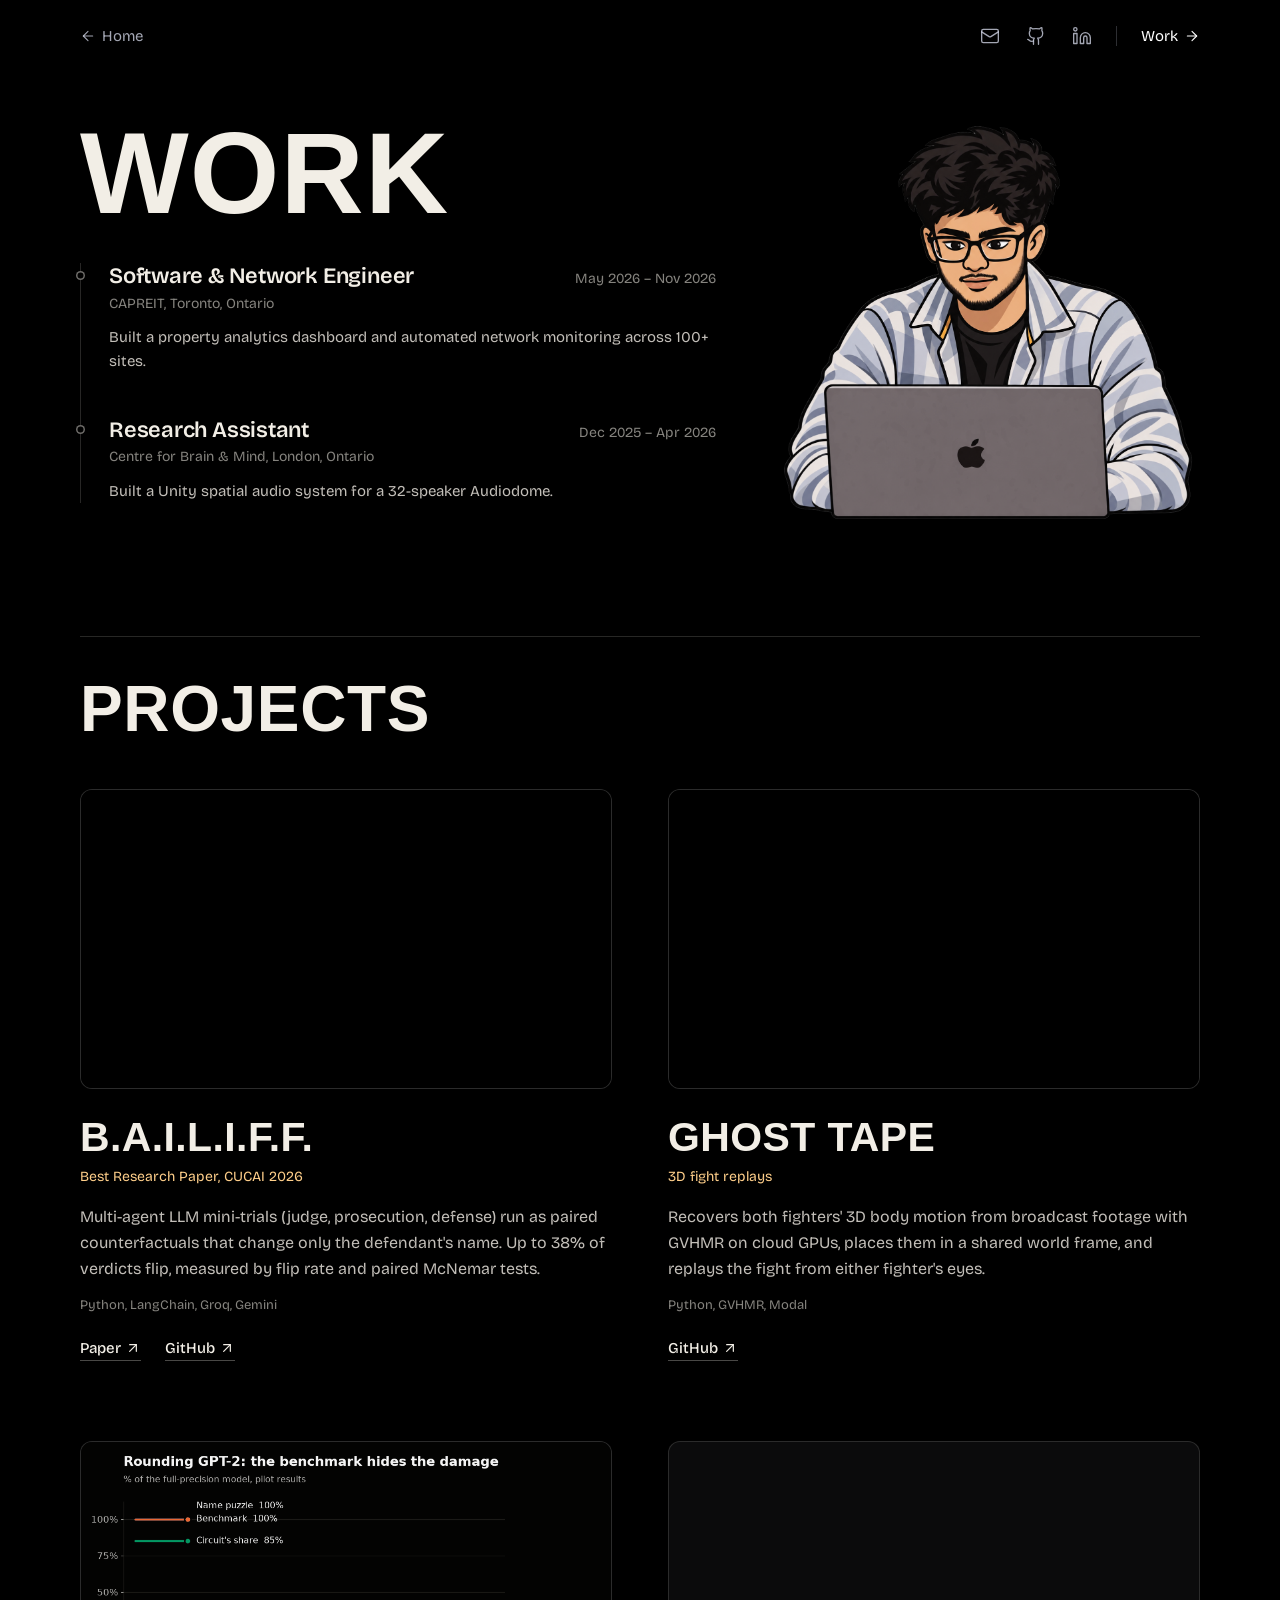
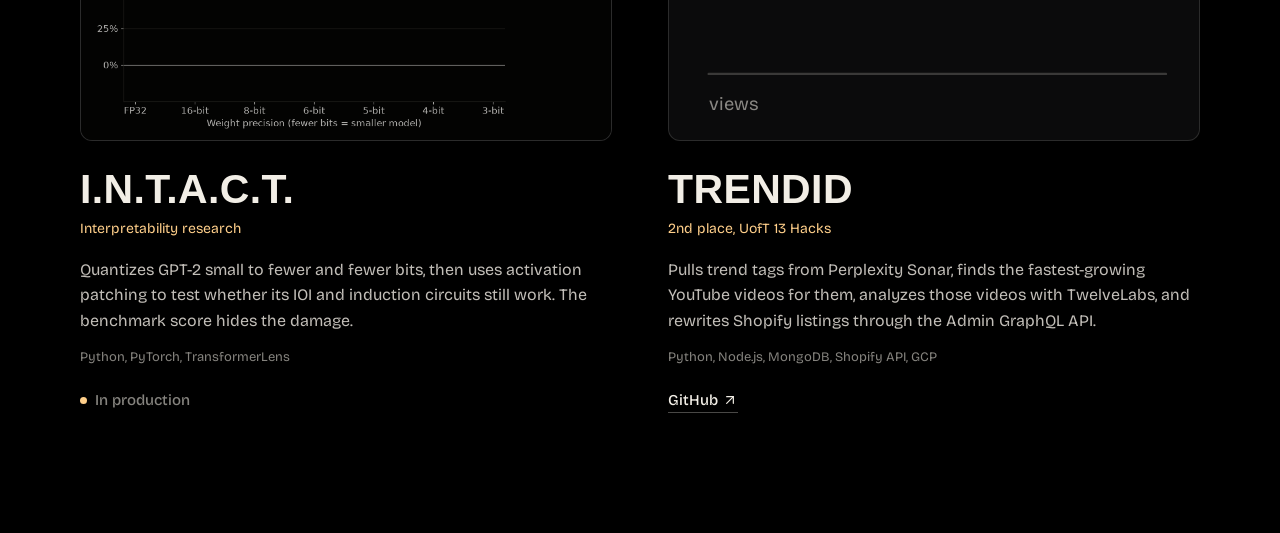
==== Desktop/personal/experience.html @ 1ff0dd3b "Experience page" ====
<!doctype html>
<html lang="en" class="plain">
  <head>
    <meta charset="utf-8" />
    <meta name="viewport" content="width=device-width, initial-scale=1, viewport-fit=cover" />
    <meta name="theme-color" content="#000000" />
    <title>Work | Ronit Longia</title>
    <link rel="preconnect" href="https://fonts.googleapis.com" />
    <link rel="preconnect" href="https://fonts.gstatic.com" crossorigin />
    <link rel="stylesheet" href="https://fonts.googleapis.com/css2?family=Bricolage+Grotesque:opsz,wght@12..96,400..600&display=swap" />
    <link rel="stylesheet" href="styles.css" />
  </head>
  <body>
    <!-- Icons from Lucide (lucide.dev), ISC license -->
    <header class="top column">
      <a class="page-link back-link" href="index.html">
        <svg class="back" viewBox="0 0 24 24" aria-hidden="true">
          <path d="m12 19-7-7 7-7" />
          <path d="M19 12H5" />
        </svg>
        Home
      </a>
      <nav class="links" aria-label="Links">
        <a class="icon-link" href="mailto:ronlongia@gmail.com" aria-label="Email">
          <svg viewBox="0 0 24 24" aria-hidden="true">
            <rect width="20" height="16" x="2" y="4" rx="2" />
            <path d="m22 7-8.97 5.7a1.94 1.94 0 0 1-2.06 0L2 7" />
          </svg>
        </a>
        <a class="icon-link" href="https://github.com/ronit567" target="_blank" rel="noopener" aria-label="GitHub">
          <svg viewBox="0 0 24 24" aria-hidden="true">
            <path
              d="M15 22v-4a4.8 4.8 0 0 0-1-3.5c3 0 6-2 6-5.5.08-1.25-.27-2.48-1-3.5.28-1.15.28-2.35 0-3.5 0 0-1 0-3 1.5-2.64-.5-5.36-.5-8 0C6 2 5 2 5 2c-.3 1.15-.3 2.35 0 3.5A5.403 5.403 0 0 0 4 9c0 3.5 3 5.5 6 5.5-.39.49-.68 1.05-.85 1.65-.17.6-.22 1.23-.15 1.85v4"
            />
            <path d="M9 18c-4.51 2-5-2-7-2" />
          </svg>
        </a>
        <a class="icon-link" href="https://www.linkedin.com/in/ronit-longia/" target="_blank" rel="noopener" aria-label="LinkedIn">
          <svg viewBox="0 0 24 24" aria-hidden="true">
            <path d="M16 8a6 6 0 0 1 6 6v7h-4v-7a2 2 0 0 0-2-2 2 2 0 0 0-2 2v7h-4v-7a6 6 0 0 1 6-6z" />
            <rect width="4" height="12" x="2" y="9" />
            <circle cx="4" cy="4" r="2" />
          </svg>
        </a>
        <span class="divider" aria-hidden="true"></span>
        <a class="page-link" href="experience.html" aria-current="page">
          Work
          <svg class="forward" viewBox="0 0 24 24" aria-hidden="true">
            <path d="M5 12h14" />
            <path d="m12 5 7 7-7 7" />
          </svg>
        </a>
      </nav>
    </header>

    <main class="page column exp">
      <div class="exp-main">
        <h1 class="display display-sm">Work</h1>

        <!-- newest first -->
        <ol class="timeline">
          <li class="role">
            <div class="role-head">
              <h2>Software &amp; Network Engineer</h2>
              <p class="role-when">May 2026 – Nov 2026</p>
            </div>
            <p class="role-org">CAPREIT, Toronto, Ontario</p>
            <p class="role-what">Built a property analytics dashboard and automated network monitoring across 100+ sites.</p>
          </li>
          <li class="role">
            <div class="role-head">
              <h2>Research Assistant</h2>
              <p class="role-when">Dec 2025 – Apr 2026</p>
            </div>
            <p class="role-org">Centre for Brain &amp; Mind, London, Ontario</p>
            <p class="role-what">Built a Unity spatial audio system for a 32-speaker Audiodome.</p>
          </li>
        </ol>
      </div>

      <!-- the cartoon; moving the pointer over it paints a stroke that shows the real photo -->
      <div class="portrait" id="portrait" tabindex="0">
        <img src="picture.png" alt="Cartoon of Ronit working on a laptop" />
        <canvas aria-hidden="true"></canvas>
      </div>

    </main>

    <!-- four projects in two columns. Each has a small animated diagram of what it does, covered
         by a clip of the real thing where one exists. -->
    <section class="page projects-wrap" aria-labelledby="projects-title">
      <div class="column projects-head">
        <hr class="rule" />
        <h2 class="section-title" id="projects-title">Projects</h2>
      </div>
      <ul class="projects column">
        <li class="project">
          <div class="project-text">
            <h3>B.A.I.L.I.F.F.</h3>
            <p class="project-note">Best Research Paper, CUCAI 2026</p>
            <p class="project-what">
              Multi-agent LLM mini-trials (judge, prosecution, defense) run as paired counterfactuals that change
              only the defendant's name. Up to 38% of verdicts flip, measured by flip rate and paired McNemar tests.
            </p>
            <p class="project-stack">Python, LangChain, Groq, Gemini</p>
            <p class="project-links">
              <a href="https://drive.google.com/file/d/1ykQfEl151U6b6EBgrmngTB0yJsYBm-n-/view" target="_blank" rel="noopener">Paper <svg viewBox="0 0 24 24" aria-hidden="true"><path d="M7 7h10v10" /><path d="M7 17 17 7" /></svg></a>
              <a href="https://github.com/Western-Artificial-Intelligence/ai-law-agents" target="_blank" rel="noopener">GitHub <svg viewBox="0 0 24 24" aria-hidden="true"><path d="M7 7h10v10" /><path d="M7 17 17 7" /></svg></a>
            </p>
          </div>
          <div class="project-visual" aria-hidden="true">
            <svg class="project-art art-bailiff" viewBox="0 0 320 180">
              <g class="verdicts">
                <rect x="20" y="22" width="16" height="16" rx="3" />
                <rect x="41" y="22" width="16" height="16" rx="3" />
                <rect x="62" y="22" width="16" height="16" rx="3" />
                <rect class="flip" style="--d:0.08s" x="83" y="22" width="16" height="16" rx="3" />
                <rect class="flip" style="--d:0.35s" x="104" y="22" width="16" height="16" rx="3" />
                <rect x="125" y="22" width="16" height="16" rx="3" />
                <rect class="flip" style="--d:0.89s" x="146" y="22" width="16" height="16" rx="3" />
                <rect class="flip" style="--d:0.21s" x="167" y="22" width="16" height="16" rx="3" />
                <rect class="flip" style="--d:0.67s" x="188" y="22" width="16" height="16" rx="3" />
                <rect class="flip" style="--d:0.87s" x="209" y="22" width="16" height="16" rx="3" />
                <rect x="230" y="22" width="16" height="16" rx="3" />
                <rect class="flip" style="--d:0.91s" x="251" y="22" width="16" height="16" rx="3" />
                <rect class="flip" style="--d:0.90s" x="272" y="22" width="16" height="16" rx="3" />
                <rect x="293" y="22" width="16" height="16" rx="3" />
                <rect class="flip" style="--d:1.09s" x="20" y="43" width="16" height="16" rx="3" />
                <rect x="41" y="43" width="16" height="16" rx="3" />
                <rect x="62" y="43" width="16" height="16" rx="3" />
                <rect x="83" y="43" width="16" height="16" rx="3" />
                <rect x="104" y="43" width="16" height="16" rx="3" />
                <rect class="flip" style="--d:0.16s" x="125" y="43" width="16" height="16" rx="3" />
                <rect x="146" y="43" width="16" height="16" rx="3" />
                <rect x="167" y="43" width="16" height="16" rx="3" />
                <rect x="188" y="43" width="16" height="16" rx="3" />
                <rect x="209" y="43" width="16" height="16" rx="3" />
                <rect x="230" y="43" width="16" height="16" rx="3" />
                <rect class="flip" style="--d:0.91s" x="251" y="43" width="16" height="16" rx="3" />
                <rect x="272" y="43" width="16" height="16" rx="3" />
                <rect class="flip" style="--d:0.30s" x="293" y="43" width="16" height="16" rx="3" />
                <rect x="20" y="64" width="16" height="16" rx="3" />
                <rect x="41" y="64" width="16" height="16" rx="3" />
                <rect class="flip" style="--d:0.16s" x="62" y="64" width="16" height="16" rx="3" />
                <rect x="83" y="64" width="16" height="16" rx="3" />
                <rect x="104" y="64" width="16" height="16" rx="3" />
                <rect x="125" y="64" width="16" height="16" rx="3" />
                <rect x="146" y="64" width="16" height="16" rx="3" />
                <rect x="167" y="64" width="16" height="16" rx="3" />
                <rect class="flip" style="--d:1.14s" x="188" y="64" width="16" height="16" rx="3" />
                <rect class="flip" style="--d:0.90s" x="209" y="64" width="16" height="16" rx="3" />
                <rect x="230" y="64" width="16" height="16" rx="3" />
                <rect x="251" y="64" width="16" height="16" rx="3" />
                <rect class="flip" style="--d:0.99s" x="272" y="64" width="16" height="16" rx="3" />
                <rect class="flip" style="--d:0.79s" x="293" y="64" width="16" height="16" rx="3" />
                <rect x="20" y="85" width="16" height="16" rx="3" />
                <rect x="41" y="85" width="16" height="16" rx="3" />
                <rect x="62" y="85" width="16" height="16" rx="3" />
                <rect x="83" y="85" width="16" height="16" rx="3" />
                <rect class="flip" style="--d:0.85s" x="104" y="85" width="16" height="16" rx="3" />
                <rect x="125" y="85" width="16" height="16" rx="3" />
                <rect x="146" y="85" width="16" height="16" rx="3" />
                <rect x="167" y="85" width="16" height="16" rx="3" />
                <rect class="flip" style="--d:1.24s" x="188" y="85" width="16" height="16" rx="3" />
                <rect x="209" y="85" width="16" height="16" rx="3" />
                <rect class="flip" style="--d:0.74s" x="230" y="85" width="16" height="16" rx="3" />
                <rect class="flip" style="--d:1.48s" x="251" y="85" width="16" height="16" rx="3" />
                <rect class="flip" style="--d:0.58s" x="272" y="85" width="16" height="16" rx="3" />
                <rect class="flip" style="--d:0.40s" x="293" y="85" width="16" height="16" rx="3" />
                <rect class="flip" style="--d:0.29s" x="20" y="106" width="16" height="16" rx="3" />
                <rect x="41" y="106" width="16" height="16" rx="3" />
                <rect class="flip" style="--d:1.25s" x="62" y="106" width="16" height="16" rx="3" />
                <rect x="83" y="106" width="16" height="16" rx="3" />
                <rect x="104" y="106" width="16" height="16" rx="3" />
                <rect class="flip" style="--d:0.13s" x="125" y="106" width="16" height="16" rx="3" />
                <rect x="146" y="106" width="16" height="16" rx="3" />
                <rect class="flip" style="--d:0.48s" x="167" y="106" width="16" height="16" rx="3" />
                <rect class="flip" style="--d:0.79s" x="188" y="106" width="16" height="16" rx="3" />
                <rect x="209" y="106" width="16" height="16" rx="3" />
                <rect x="230" y="106" width="16" height="16" rx="3" />
                <rect x="251" y="106" width="16" height="16" rx="3" />
                <rect class="flip" style="--d:0.55s" x="272" y="106" width="16" height="16" rx="3" />
                <rect x="293" y="106" width="16" height="16" rx="3" />
                <rect class="flip" style="--d:0.72s" x="20" y="127" width="16" height="16" rx="3" />
                <rect x="41" y="127" width="16" height="16" rx="3" />
                <rect x="62" y="127" width="16" height="16" rx="3" />
                <rect x="83" y="127" width="16" height="16" rx="3" />
                <rect class="flip" style="--d:0.97s" x="104" y="127" width="16" height="16" rx="3" />
                <rect class="flip" style="--d:0.12s" x="125" y="127" width="16" height="16" rx="3" />
                <rect x="146" y="127" width="16" height="16" rx="3" />
                <rect x="167" y="127" width="16" height="16" rx="3" />
                <rect x="188" y="127" width="16" height="16" rx="3" />
                <rect x="209" y="127" width="16" height="16" rx="3" />
                <rect x="230" y="127" width="16" height="16" rx="3" />
                <rect x="251" y="127" width="16" height="16" rx="3" />
                <rect x="272" y="127" width="16" height="16" rx="3" />
                <rect x="293" y="127" width="16" height="16" rx="3" />
              </g>
              <text x="20" y="166">same case, new name</text>
              <text class="flip-count" x="300" y="166" text-anchor="end">verdict flipped</text>
            </svg>
            <video class="project-media" src="bailiff-verdict-flips.mp4" muted loop playsinline autoplay></video>
          </div>
        </li>

        <li class="project">
          <div class="project-text">
            <h3>Ghost Tape</h3>
            <p class="project-note">3D fight replays</p>
            <p class="project-what">
              Recovers both fighters' 3D body motion from broadcast footage with GVHMR on cloud GPUs, places them in
              a shared world frame, and replays the fight from either fighter's eyes.
            </p>
            <p class="project-stack">Python, GVHMR, Modal</p>
            <p class="project-links">
              <a href="https://github.com/ronit567/UFC_Siloutte" target="_blank" rel="noopener">GitHub <svg viewBox="0 0 24 24" aria-hidden="true"><path d="M7 7h10v10" /><path d="M7 17 17 7" /></svg></a>
            </p>
          </div>
          <div class="project-visual" aria-hidden="true">
            <svg class="project-art art-ghost" viewBox="0 0 320 180">
              <polygon class="cage" points="128,22 192,22 237,67 237,113 192,158 128,158 83,113 83,67" />
              <g class="fighters">
                <circle class="red" cx="186" cy="90" r="11" />
                <circle class="blue" cx="134" cy="90" r="11" />
                <line class="strike" x1="146" y1="90" x2="174" y2="90" />
              </g>
            </svg>
            <video class="project-media" src="ufc.mov" muted loop playsinline autoplay></video>
          </div>
        </li>

        <li class="project">
          <div class="project-text">
            <h3>I.N.T.A.C.T.</h3>
            <p class="project-note">Interpretability research</p>
            <p class="project-what">
              Quantizes GPT-2 small to fewer and fewer bits, then uses activation patching to test whether its IOI
              and induction circuits still work. The benchmark score hides the damage.
            </p>
            <p class="project-stack">Python, PyTorch, TransformerLens</p>
            <p class="project-links"><span class="status">In production</span></p>
          </div>
          <div class="project-visual" aria-hidden="true">
            <svg class="project-art art-intact" viewBox="0 0 320 180">
              <line class="axis" x1="24" y1="140" x2="300" y2="140" />
              <path class="benchmark" pathLength="1" d="M24 40 L120 40 L170 42 L215 48 L255 90 L296 132" />
              <path class="circuit" pathLength="1" d="M24 62 L120 62 L170 66 L215 60 L255 44 L296 96" />
              <text x="24" y="162">32-bit</text>
              <text x="296" y="162" text-anchor="end">3-bit</text>
              <text class="bits" x="160" y="162" text-anchor="middle">fewer bits →</text>
            </svg>
            <img class="project-media on-white" src="intact_animation.gif" alt="" />
          </div>
        </li>

        <li class="project">
          <div class="project-text">
            <h3>TrendID</h3>
            <p class="project-note">2nd place, UofT 13 Hacks</p>
            <p class="project-what">
              Pulls trend tags from Perplexity Sonar, finds the fastest-growing YouTube videos for them, analyzes
              those videos with TwelveLabs, and rewrites Shopify listings through the Admin GraphQL API.
            </p>
            <p class="project-stack">Python, Node.js, MongoDB, Shopify API, GCP</p>
            <p class="project-links">
              <a href="https://github.com/andrew-canada/TrendID" target="_blank" rel="noopener">GitHub <svg viewBox="0 0 24 24" aria-hidden="true"><path d="M7 7h10v10" /><path d="M7 17 17 7" /></svg></a>
            </p>
          </div>
          <div class="project-visual" aria-hidden="true">
            <svg class="project-art art-trend" viewBox="0 0 320 180">
              <line class="axis" x1="24" y1="140" x2="300" y2="140" />
              <path class="spark" pathLength="1" d="M24 128 L60 122 L92 126 L124 112 L156 116 L188 96 L220 74 L252 52 L282 34" />
              <circle class="peak" cx="282" cy="34" r="5" />
              <g class="tag">
                <rect x="176" y="100" width="118" height="28" rx="6" />
                <text x="235" y="118" text-anchor="middle">listing updated</text>
              </g>
              <text x="24" y="162">views</text>
            </svg>
          </div>
        </li>
      </ul>
    </section>

    <script>
      // The swipe: a brush head glides after the pointer (eased, so a jittery mouse still draws a
      // smooth line) and leaves a trail. Inside the trail only the real photo shows (on black, so the
      // cartoon never shows through), outside only the cartoon. The brush is thicker when you swipe
      // fast, and the trail shrinks to a point and fades within LIFE ms. A resting pointer draws
      // nothing. Keyboard focus shows a still stroke across the face.
      (() => {
        const LIFE = 900;
        const WIDTH = 0.2; // brush diameter at full speed, as a share of the picture's size
        // the photo is nudged so its face sits over the cartoon's (measured by overlaying them)
        const NUDGE_X = -0.046;
        const NUDGE_Y = -0.018;

        const portrait = document.getElementById("portrait");
        const canvas = portrait.querySelector("canvas");
        const g = canvas.getContext("2d");
        const mask = document.createElement("canvas");
        const m = mask.getContext("2d");
        const photo = new Image();
        photo.src = "real-cutout.png";

        let size = 0;
        let trail = []; // { x, y, r, t, start }: r = brush radius, t = birth time (Infinity: never fades)
        let target = null; // the pointer's latest position
        let head = null; // the brush, easing towards it
        let speed = 0;
        let raf = 0;

        function fit() {
          const dpr = Math.min(window.devicePixelRatio || 1, 2);
          size = portrait.clientWidth;
          canvas.width = mask.width = Math.round(size * dpr);
          canvas.height = mask.height = Math.round(size * dpr);
          g.setTransform(dpr, 0, 0, dpr, 0, 0);
          m.setTransform(dpr, 0, 0, dpr, 0, 0);
          kick();
        }

        function step(now) {
          if (target && now - target.t < 70) {
            const first = !head;
            if (first) head = { x: target.x, y: target.y };
            const px = head.x;
            const py = head.y;
            head.x += (target.x - head.x) * 0.4;
            head.y += (target.y - head.y) * 0.4;
            const d = Math.hypot(head.x - px, head.y - py);
            speed += (d - speed) * 0.3;
            if (first || d > 0.2) {
              const r = (size * WIDTH * (0.5 + 0.5 * Math.min(speed / 12, 1))) / 2;
              trail.push({ x: head.x, y: head.y, r, t: now, start: first });
            }
          } else {
            head = null; // the next swipe starts fresh, with no line back to the last one
            speed = 0;
          }
          trail = trail.filter((p) => p.t === Infinity || now - p.t < LIFE);
        }

        // radius left at a given age: shrinks to nothing, slowly at first
        const scale = (p, now) => (p.t === Infinity ? 1 : Math.pow(1 - (now - p.t) / LIFE, 1.4));

        function draw(now) {
          g.clearRect(0, 0, size, size);
          if (!trail.length || !photo.complete || !photo.naturalWidth) return;

          // the trail as one opaque shape: circles every pixel or so, so edges are smooth
          m.clearRect(0, 0, size, size);
          m.fillStyle = "#000";
          m.beginPath();
          const dot = (x, y, r) => {
            m.moveTo(x + r, y);
            m.arc(x, y, r, 0, Math.PI * 2);
          };
          for (let i = 0; i < trail.length; i++) {
            const p = trail[i];
            const r1 = p.r * scale(p, now);
            if (i > 0 && !p.start) {
              const q = trail[i - 1];
              const r0 = q.r * scale(q, now);
              const n = Math.ceil(Math.hypot(p.x - q.x, p.y - q.y) / Math.max(1.2, Math.min(r0, r1) * 0.35));
              for (let j = 1; j < n; j++) {
                const f = j / n;
                dot(q.x + (p.x - q.x) * f, q.y + (p.y - q.y) * f, r0 + (r1 - r0) * f);
              }
            }
            dot(p.x, p.y, r1);
          }
          m.fill();

          // black, then the photo placed exactly as the cartoon (contain, bottom centre), cut to the trail
          g.fillStyle = "#000";
          g.fillRect(0, 0, size, size);
          const s = Math.min(size / photo.naturalWidth, size / photo.naturalHeight);
          const w = photo.naturalWidth * s;
          const h = photo.naturalHeight * s;
          g.drawImage(photo, (size - w) / 2 + NUDGE_X * size, size - h + NUDGE_Y * size, w, h);
          g.globalCompositeOperation = "destination-in";
          g.drawImage(mask, 0, 0, size, size);
          g.globalCompositeOperation = "source-over";
        }

        function frame() {
          raf = 0;
          const now = performance.now();
          step(now);
          draw(now);
          // keep going while there's a trail to fade or the pointer just moved
          if (trail.some((p) => p.t !== Infinity) || (target && now - target.t < 70)) raf = requestAnimationFrame(frame);
        }
        const kick = () => raf || (raf = requestAnimationFrame(frame));

        // only movement paints: a resting (or clicking) pointer draws nothing, and the trail fades
        portrait.addEventListener("pointermove", (e) => {
          const box = portrait.getBoundingClientRect();
          target = { x: e.clientX - box.left, y: e.clientY - box.top, t: performance.now() };
          kick();
        });
        portrait.addEventListener("focus", () => {
          if (!portrait.matches(":focus-visible")) return;
          const r = (size * WIDTH) / 2;
          trail = [0.3, 0.45, 0.6, 0.72].map((f, i) => ({ x: size * f, y: size * (0.38 + 0.02 * i), r, t: Infinity, start: i === 0 }));
          kick();
        });
        portrait.addEventListener("blur", () => {
          trail = [];
          kick();
        });
        photo.addEventListener("load", kick);
        new ResizeObserver(fit).observe(portrait);
      })();
    </script>
  </body>
</html>
---- Desktop/personal/styles.css ----
/* Shared by every page: the sky behind everything, the top bar, and the
   column the pages are laid out in. */

/* The colour goes on html only: on body it would paint over the scene behind it */
html {
  background: #141d38;
}

/* Pages without the landscape, like Experience, are plain black */
html.plain {
  background: #000;
}

body {
  margin: 0;
  color: #f2eee6;
  font-family: "Bricolage Grotesque", system-ui, -apple-system, "Segoe UI", sans-serif;
}

/* The scene sits behind all content and never takes clicks. */
.scene,
.scene-shade {
  position: fixed;
  top: 0;
  left: 0;
  width: 100%;
  height: 100vh;
  height: 100lvh; /* stays put when mobile toolbars slide away */
  pointer-events: none;
}

.scene {
  display: block;
  z-index: -2;
  animation: scene-in 1.6s ease-out both;
}

/* Darkens the top for text, softens the corners, and adds a little film grain. */
.scene-shade {
  z-index: -1;
  background:
    linear-gradient(to bottom, rgba(10, 12, 32, 0.3), transparent 38%),
    linear-gradient(to top, rgba(14, 16, 34, 0.32), transparent 30%),
    radial-gradient(140% 110% at 50% 45%, transparent 60%, rgba(10, 8, 22, 0.45));
}

.scene-shade::after {
  content: "";
  position: absolute;
  inset: 0;
  background: url("data:image/svg+xml,%3Csvg xmlns='http://www.w3.org/2000/svg' width='200' height='200'%3E%3Cfilter id='g'%3E%3CfeTurbulence type='fractalNoise' baseFrequency='0.7' numOctaves='3' stitchTiles='stitch'/%3E%3CfeColorMatrix type='saturate' values='0'/%3E%3C/filter%3E%3Crect width='100%25' height='100%25' filter='url(%23g)'/%3E%3C/svg%3E")
    0 0 / 200px;
  mix-blend-mode: overlay;
  opacity: 0.08;
}

/* Everything lines up in one centred column. scene.js lays the contribution
   chart out in this same column, so keep the two in step. */
.column {
  box-sizing: border-box; /* padding stays inside the column instead of widening it */
  width: min(800px, 100% - 48px);
  margin-inline: auto;
}

/* The work page shows wide project media, so its column (top bar included) is wider */
html.plain .column {
  width: min(1120px, 100% - 48px);
}

/* Top bar: the same links at the column's right edge on every page, plus a
   way home at the left on inner pages */
.top {
  display: flex;
  align-items: center;
  padding-top: 16px;
  animation: scene-in 1.6s ease-out both;
}

.links {
  display: flex;
  align-items: center;
  gap: 6px;
  margin-left: auto;
  margin-right: -10px; /* the last link's padding, so its text meets the column's edge */
}

.back-link {
  margin-left: -10px; /* likewise at the left edge */
}

.top a {
  color: rgba(226, 230, 248, 0.72);
  text-decoration: none;
  border-radius: 8px;
  transition:
    color 0.2s,
    background-color 0.2s;
}

.top a:hover,
.top a[aria-current="page"] {
  color: #fff;
}

.top a:hover {
  background-color: rgba(255, 255, 255, 0.07);
}

.top a:focus-visible {
  outline: 2px solid rgba(255, 255, 255, 0.85);
  outline-offset: 2px;
}

.top svg {
  fill: none;
  stroke: currentColor;
  stroke-width: 1.6;
  stroke-linecap: round;
  stroke-linejoin: round;
}

.icon-link {
  display: grid;
  place-items: center;
  width: 40px;
  height: 40px;
}

.icon-link svg {
  width: 20px;
  height: 20px;
}

.divider {
  width: 1px;
  height: 20px;
  margin: 0 8px;
  background: rgba(226, 230, 248, 0.2);
}

.page-link {
  display: inline-flex;
  align-items: center;
  gap: 6px;
  height: 40px;
  padding: 0 10px;
  font-size: 15px;
}

.page-link svg {
  width: 16px;
  height: 16px;
  transition: transform 0.2s;
}

.page-link:hover .forward {
  transform: translateX(2px);
}

.page-link:hover .back {
  transform: translateX(-2px);
}

/* Phones: tighten the top bar so Home + icons + Experience fit on one line */
@media (max-width: 420px) {
  .links {
    gap: 0;
  }

  .icon-link {
    width: 36px;
  }

  .divider {
    margin: 0 4px;
  }
}

/* Under the star chart: the year's total and a link to GitHub. The script
   positions it from the scene's layout, so it stays lined up with the chart. */
.contributions {
  position: fixed;
  display: flex;
  justify-content: space-between;
  align-items: center;
  gap: 1rem;
  font-size: 12px;
  line-height: 1.4;
  color: rgba(226, 230, 248, 0.75);
  text-shadow: var(--text-halo);
  animation: scene-in 1.6s ease-out both;
}

.contributions[hidden] {
  display: none;
}

.contributions a {
  display: inline-flex;
  align-items: center;
  gap: 0.35em;
  color: rgba(226, 230, 248, 0.9);
  text-decoration: none;
  transition: color 0.2s;
}

.contributions a:hover {
  color: #fff;
}

.contributions a:focus-visible {
  outline: 2px solid rgba(255, 255, 255, 0.85);
  outline-offset: 3px;
  border-radius: 3px;
}

/* The short intro under the top bar, in the darkest (most readable) part of the sky.
   It spans exactly the chart below: scene.js leaves a 30px gutter at the column's
   left for the Mon / Wed / Fri labels, and the squares start just after it. */
.intro {
  padding-top: 4px;
  padding-left: 32px;
  animation: scene-in 1.6s ease-out both;
}

.intro p {
  margin: 0 0 6px;
  font-size: 15px;
  line-height: 1.55;
  color: rgba(242, 238, 230, 0.86);
  text-wrap: pretty;
  text-shadow: var(--text-halo);
}

/* A soft dark halo, so text stays readable over a passing cloud or the sun's glow */
:root {
  --text-halo: 0 0 12px rgba(0, 0, 0, 0.55), 0 1px 2px rgba(0, 0, 0, 0.4);
}

.intro strong {
  font-weight: 600;
  color: #fff;
}

/* For screen readers and search engines only: on the home page the name is
   painted into the scene, which they can't read. */
.visually-hidden {
  position: absolute;
  width: 1px;
  height: 1px;
  overflow: hidden;
  clip-path: inset(50%);
  white-space: nowrap;
}

/* A page of text over the sky */
.page {
  padding-top: 72px;
  animation: scene-in 1.6s ease-out both;
}

.page h1 {
  margin: 0 0 12px;
  font-size: 32px;
  font-weight: 600;
  letter-spacing: -0.01em;
}

.page p {
  max-width: 60ch;
  margin: 0;
  font-size: 16px;
  line-height: 1.6;
  color: rgba(242, 238, 230, 0.8);
}

.page a {
  color: inherit;
  text-decoration-color: rgba(242, 238, 230, 0.4);
  text-underline-offset: 3px;
}

.page a:hover {
  text-decoration-color: currentColor;
}

/* ---- Experience page: black, with the hill sign's lettering for the headlines ---- */

:root {
  --sign-font: "Avenir Next Condensed", "Arial Narrow", "Roboto Condensed", "Helvetica Neue", Arial, sans-serif; /* as SIGN_FONT in scene.js */
  --gold: #ffcf8a; /* the low sun on the home page */
  --silver: #c9cfdd;
  --muted: rgba(242, 238, 230, 0.55);
}

.exp {
  display: grid;
  grid-template-columns: minmax(0, 1fr) minmax(0, 420px);
  gap: 40px 64px;
  align-items: center;
  padding-top: 48px;
}

.page .display {
  margin: 0;
  font-family: var(--sign-font);
  font-weight: 800;
  font-size: clamp(64px, 9vw, 120px);
  line-height: 0.85;
  letter-spacing: 0.01em;
  text-transform: uppercase;
}

.rule {
  height: 0;
  margin: 36px 0 28px;
  border: 0;
  border-top: 1px solid rgba(242, 238, 230, 0.16);
}

.page .section-title {
  margin: 0 0 48px;
  font-family: var(--sign-font);
  font-weight: 800;
  font-size: clamp(44px, 5vw, 64px);
  line-height: 1;
  letter-spacing: 0.01em;
  text-transform: uppercase;
}

/* roles hang off a thin line, newest first */
.timeline {
  list-style: none;
  margin: 40px 0 0;
  padding: 0 0 0 28px;
  border-left: 1px solid rgba(242, 238, 230, 0.16);
}

.role {
  position: relative;
}

.role + .role {
  margin-top: 44px;
}

.role::before {
  content: "";
  position: absolute;
  left: -33px;
  top: 8px;
  width: 9px;
  height: 9px;
  border-radius: 50%;
  background: #000;
  box-shadow: inset 0 0 0 1.5px rgba(242, 238, 230, 0.45);
}

.role.is-current::before {
  background: var(--gold);
  box-shadow: none;
}

/* title and dates share a line while there's room */
.role-head {
  display: flex;
  flex-wrap: wrap;
  justify-content: space-between;
  align-items: baseline;
  gap: 2px 24px;
}

.role h2 {
  margin: 0;
  font-size: 22px;
  font-weight: 600;
  letter-spacing: -0.01em;
}

.page .role-when,
.page .role-org {
  font-size: 14px;
  color: var(--muted);
}

.page .role-when {
  font-variant-numeric: tabular-nums;
}

.page .role-org {
  margin-top: 2px;
}

.page .role-what {
  margin-top: 10px;
  font-size: 15px;
}

@media (max-width: 860px) {
  .exp {
    grid-template-columns: 1fr;
  }

  .exp .portrait {
    order: -1;
    width: min(320px, 85%);
  }
}

/* ---- Projects: two columns of cards, the clip on top and the write-up under it ---- */

.projects-wrap {
  padding-top: 0; /* shares the page text styles, not the page's top spacing */
  padding-bottom: 120px;
  animation: scene-in 1.6s ease-out both;
}

.projects-head .rule {
  margin: 112px 0 40px;
}

.projects {
  --line: 1px solid rgba(242, 238, 230, 0.14);
  display: grid;
  grid-template-columns: repeat(2, minmax(0, 1fr));
  gap: 80px 56px;
  margin-block: 0;
  padding: 0;
  list-style: none;
}

.project {
  display: flex;
  flex-direction: column;
}

.project-visual {
  order: -1; /* the clip leads; the text stays first in the markup for screen readers */
  margin-bottom: 28px;
}

.project h3 {
  margin: 0;
  font-family: var(--sign-font);
  font-weight: 800;
  font-size: clamp(32px, 3.2vw, 44px);
  line-height: 1;
  letter-spacing: 0.01em;
  text-transform: uppercase;
}

.page .project-note {
  margin-top: 8px;
  font-size: 14px;
  color: var(--gold);
}

.page .project-what {
  max-width: 58ch;
  margin-top: 16px;
  font-size: 16px;
}

.page .project-stack {
  margin-top: 14px;
  font-size: 13px;
  color: var(--muted);
}

.page .project-links {
  display: flex;
  flex-wrap: wrap;
  gap: 8px 24px;
  margin-top: 20px;
  font-size: 15px;
  font-weight: 500;
  color: #f2eee6;
}

.project-links a {
  display: inline-flex;
  align-items: center;
  gap: 4px;
  text-decoration: none;
  border-bottom: 1px solid rgba(242, 238, 230, 0.3);
  transition:
    color 0.2s,
    border-color 0.2s;
}

.page .project-links a:hover {
  color: var(--gold);
  border-color: currentColor;
}

.project-links a:focus-visible {
  outline: 2px solid rgba(255, 255, 255, 0.85);
  outline-offset: 3px;
  border-radius: 2px;
}

.project-links svg {
  width: 16px;
  height: 16px;
  fill: none;
  stroke: currentColor;
  stroke-width: 1.8;
  stroke-linecap: round;
  stroke-linejoin: round;
}

.project-links .status {
  display: inline-flex;
  align-items: center;
  gap: 8px;
  color: var(--muted);
}

.project-links .status::before {
  content: "";
  width: 7px;
  height: 7px;
  border-radius: 50%;
  background: var(--gold);
}

/* the picture: a diagram, covered by the real clip where there is one */
.project-visual {
  position: relative;
  aspect-ratio: 16 / 9;
  border: var(--line);
  border-radius: 12px;
  overflow: hidden;
  background: #0b0b0c;
}

/* a chart drawn on white, flipped to sit dark like the others (hue-rotate keeps its colours) */
.project-media.on-white {
  filter: invert(1) hue-rotate(180deg);
}

.project-art,
.project-media {
  position: absolute;
  inset: 0;
  width: 100%;
  height: 100%;
  transition: opacity 0.35s ease;
}

.project-media {
  object-fit: cover;
  background: #000;
}

.project-visual:has(.project-media) .project-art {
  opacity: 0;
}

/* diagram drawing style */
.project-art {
  fill: none;
  stroke: rgba(242, 238, 230, 0.5);
  stroke-width: 1.5;
  stroke-linecap: round;
  stroke-linejoin: round;
}

.project-art text {
  fill: var(--muted);
  stroke: none;
  font-family: inherit;
  font-size: 11px;
}

.project-art .axis {
  stroke: rgba(242, 238, 230, 0.2);
}

/* B.A.I.L.I.F.F.: verdicts that flip when only the name changes */
.art-bailiff rect {
  fill: rgba(242, 238, 230, 0.1);
  stroke: none;
}

.art-bailiff .flip {
  animation: verdict-flip 5s ease-in-out infinite;
  animation-delay: var(--d);
}

.art-bailiff .flip-count {
  fill: #f0854f;
}

@keyframes verdict-flip {
  0%, 20% { fill: rgba(242, 238, 230, 0.1); }
  32%, 80% { fill: #f0854f; }
  92%, 100% { fill: rgba(242, 238, 230, 0.1); }
}

/* I.N.T.A.C.T.: as bits drop, the benchmark holds and then falls; the circuit line wobbles */
.art-intact .benchmark,
.art-intact .circuit {
  stroke-dasharray: 1;
  stroke-dashoffset: 1;
  animation: draw-line 5s ease-in-out infinite;
}

.art-intact .benchmark {
  stroke: #f0854f;
  stroke-width: 2;
}

.art-intact .circuit {
  stroke: #6cc4a1;
  animation-delay: 0.25s;
}

.art-intact .bits {
  animation: blink-label 5s ease-in-out infinite;
}

@keyframes draw-line {
  0% { stroke-dashoffset: 1; opacity: 1; }
  55%, 85% { stroke-dashoffset: 0; opacity: 1; }
  100% { stroke-dashoffset: 0; opacity: 0; }
}

@keyframes blink-label {
  0%, 10% { opacity: 0; }
  25%, 85% { opacity: 1; }
  100% { opacity: 0; }
}

/* Ghost Tape: two fighters circling in the cage, trading strikes */
.art-ghost .cage {
  stroke: rgba(242, 238, 230, 0.3);
}

.art-ghost .fighters {
  transform-origin: 160px 90px;
  animation: circle 9s linear infinite;
}

.art-ghost .red {
  fill: #e0654a;
  stroke: none;
}

.art-ghost .blue {
  fill: #5b8bd9;
  stroke: none;
}

.art-ghost .strike {
  stroke: var(--gold);
  stroke-width: 2.5;
  opacity: 0;
  animation: strike 1.8s ease-out infinite;
}

@keyframes circle {
  to { transform: rotate(360deg); }
}

@keyframes strike {
  0%, 60% { opacity: 0; }
  66% { opacity: 1; }
  80%, 100% { opacity: 0; }
}

/* TrendID: views climb, the trend is caught, the listing updates */
.art-trend .spark {
  stroke: var(--gold);
  stroke-width: 2;
  stroke-dasharray: 1;
  stroke-dashoffset: 1;
  animation: draw-line 4.5s ease-out infinite;
}

.art-trend .peak {
  fill: var(--gold);
  stroke: none;
  opacity: 0;
  animation: pop 4.5s ease-out infinite;
}

.art-trend .tag {
  opacity: 0;
  animation: pop 4.5s ease-out infinite;
  animation-delay: 0.3s;
}

.art-trend .tag rect {
  fill: rgba(242, 238, 230, 0.06);
  stroke: rgba(242, 238, 230, 0.35);
}

.art-trend .tag text {
  fill: rgba(242, 238, 230, 0.85);
}

@keyframes pop {
  0%, 50% { opacity: 0; }
  60%, 88% { opacity: 1; }
  100% { opacity: 0; }
}

@media (max-width: 860px) {
  .projects {
    grid-template-columns: 1fr;
    gap: 64px;
  }
}

@media (prefers-reduced-motion: reduce) {
  .project-art * {
    animation: none !important;
    stroke-dashoffset: 0 !important;
  }

  .art-bailiff .flip {
    fill: #f0854f;
  }

  .art-trend .peak,
  .art-trend .tag,
  .art-ghost .strike {
    opacity: 1;
  }
}

/* The cartoon, with a canvas on top where the page's script paints the real photo
   along the pointer's trail */
.portrait {
  position: relative;
  aspect-ratio: 1;
  border-radius: 12px;
  outline-offset: 4px;
  touch-action: none; /* dragging a finger over it draws the trail instead of scrolling */
}

.portrait img,
.portrait canvas {
  position: absolute;
  inset: 0;
  width: 100%;
  height: 100%;
}

.portrait img {
  object-fit: contain;
  object-position: bottom center;
}

.portrait canvas {
  pointer-events: none;
}

.portrait:focus-visible {
  outline: 2px solid rgba(255, 255, 255, 0.85);
}

@keyframes scene-in {
  from {
    opacity: 0;
  }
}

@media (prefers-reduced-motion: reduce) {
  .scene,
  .top,
  .intro,
  .contributions,
  .page {
    animation: none;
  }

  .page-link svg,
  .portrait {
    transition: none;
  }
}
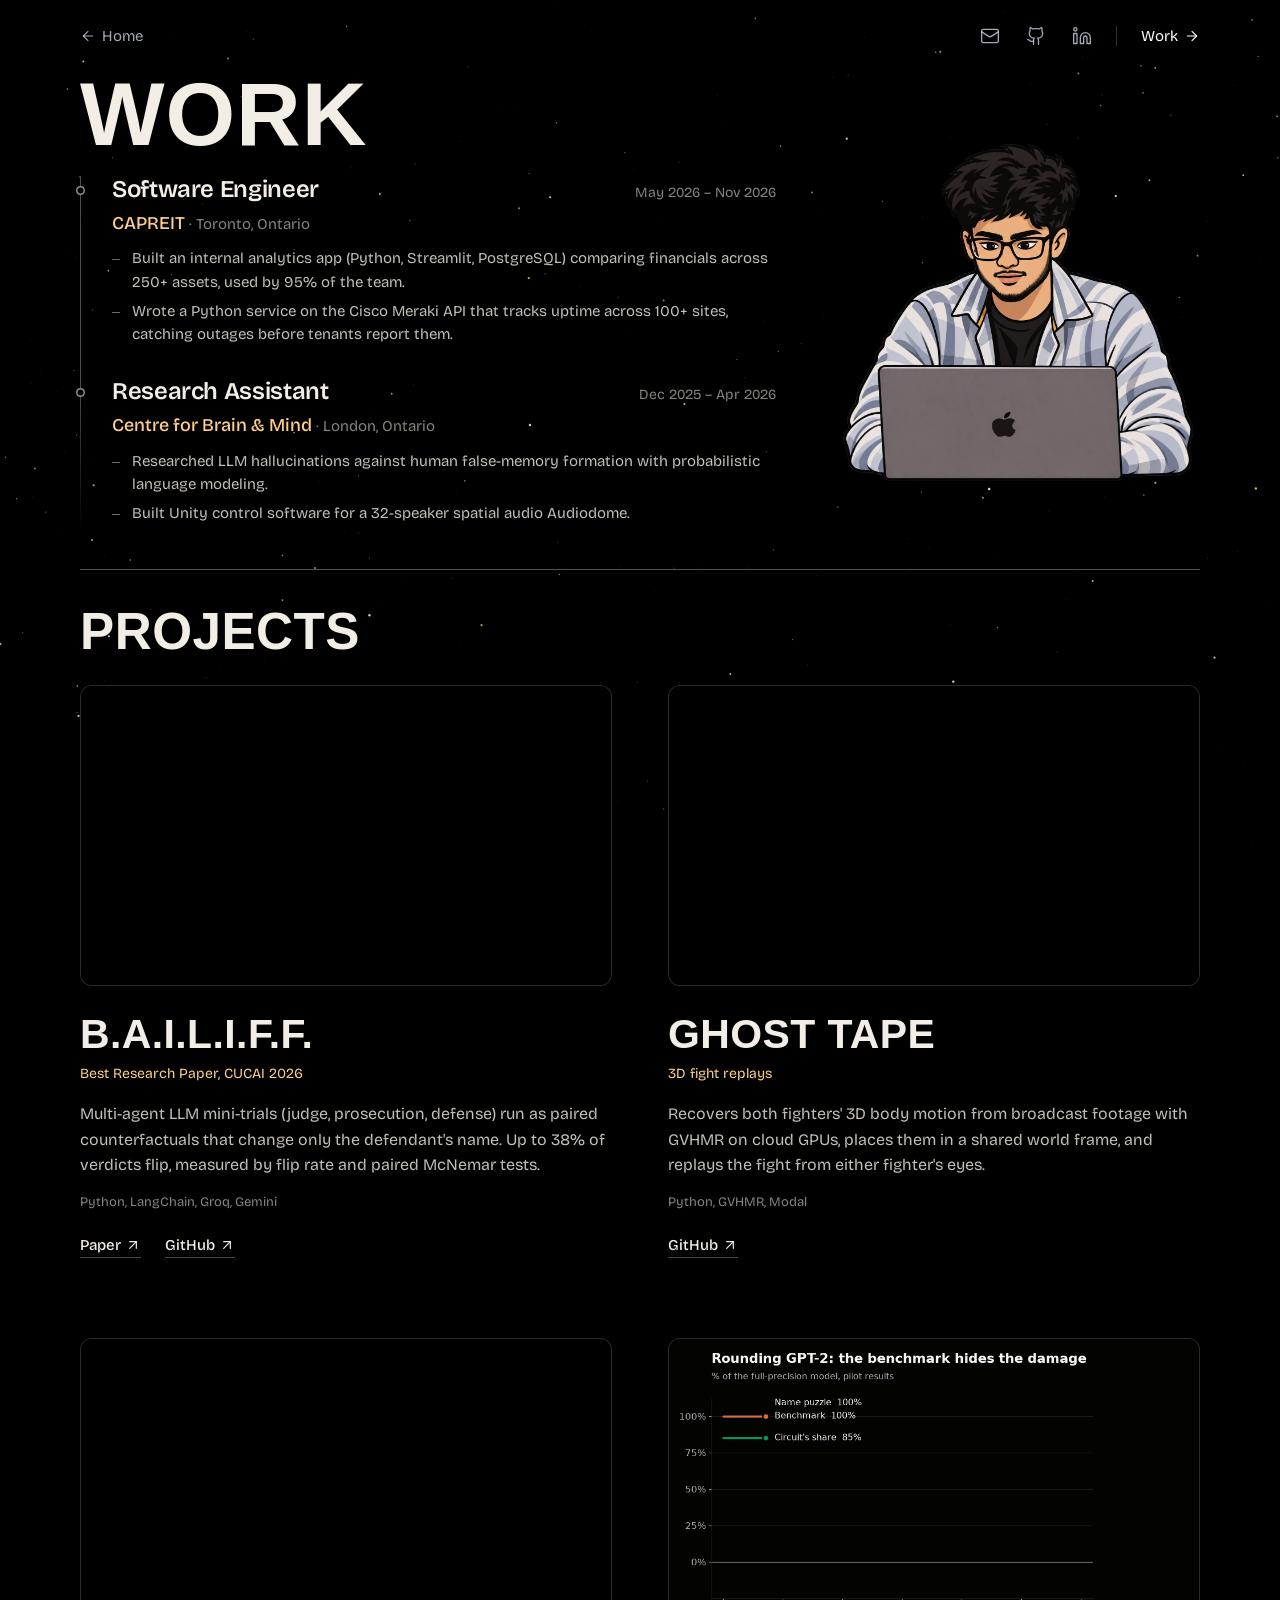
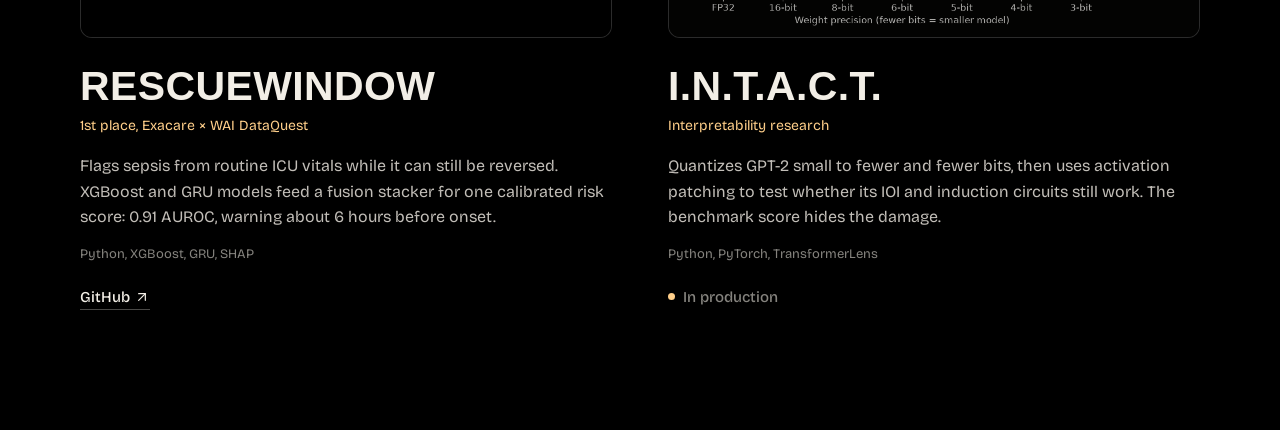
==== commit 9d9fd7e9: "Final updates" ====
--- a/Desktop/personal/experience.html
+++ b/Desktop/personal/experience.html
@@ -11,6 +11,13 @@
     <link rel="stylesheet" href="styles.css" />
   </head>
   <body>
+    <!-- space: the same stars the trip up from the home page ends on -->
+    <canvas class="stars" id="stars" aria-hidden="true"></canvas>
+    <script src="stars.js"></script>
+    <script>
+      new ResizeObserver(([entry]) => starfield(entry.target)).observe(document.getElementById("stars"));
+    </script>
+
     <!-- Icons from Lucide (lucide.dev), ISC license -->
     <header class="top column">
       <a class="page-link back-link" href="index.html">
@@ -61,19 +68,25 @@
         <ol class="timeline">
           <li class="role">
             <div class="role-head">
-              <h2>Software &amp; Network Engineer</h2>
+              <h2>Software Engineer</h2>
               <p class="role-when">May 2026 – Nov 2026</p>
             </div>
-            <p class="role-org">CAPREIT, Toronto, Ontario</p>
-            <p class="role-what">Built a property analytics dashboard and automated network monitoring across 100+ sites.</p>
+            <p class="role-org"><strong>CAPREIT</strong> · Toronto, Ontario</p>
+            <ul class="role-what">
+              <li>Built an internal analytics app (Python, Streamlit, PostgreSQL) comparing financials across 250+ assets, used by 95% of the team.</li>
+              <li>Wrote a Python service on the Cisco Meraki API that tracks uptime across 100+ sites, catching outages before tenants report them.</li>
+            </ul>
           </li>
           <li class="role">
             <div class="role-head">
               <h2>Research Assistant</h2>
               <p class="role-when">Dec 2025 – Apr 2026</p>
             </div>
-            <p class="role-org">Centre for Brain &amp; Mind, London, Ontario</p>
-            <p class="role-what">Built a Unity spatial audio system for a 32-speaker Audiodome.</p>
+            <p class="role-org"><strong>Centre for Brain &amp; Mind</strong> · London, Ontario</p>
+            <ul class="role-what">
+              <li>Researched LLM hallucinations against human false-memory formation with probabilistic language modeling.</li>
+              <li>Built Unity control software for a 32-speaker spatial audio Audiodome.</li>
+            </ul>
           </li>
         </ol>
       </div>
@@ -90,7 +103,6 @@
          by a clip of the real thing where one exists. -->
     <section class="page projects-wrap" aria-labelledby="projects-title">
       <div class="column projects-head">
-        <hr class="rule" />
         <h2 class="section-title" id="projects-title">Projects</h2>
       </div>
       <ul class="projects column">
@@ -231,6 +243,24 @@
 
         <li class="project">
           <div class="project-text">
+            <h3>RescueWindow</h3>
+            <p class="project-note">1st place, Exacare × WAI DataQuest</p>
+            <p class="project-what">
+              Flags sepsis from routine ICU vitals while it can still be reversed. XGBoost and GRU models feed a
+              fusion stacker for one calibrated risk score: 0.91 AUROC, warning about 6 hours before onset.
+            </p>
+            <p class="project-stack">Python, XGBoost, GRU, SHAP</p>
+            <p class="project-links">
+              <a href="https://github.com/lblommesteyn/dataquest2026" target="_blank" rel="noopener">GitHub <svg viewBox="0 0 24 24" aria-hidden="true"><path d="M7 7h10v10" /><path d="M7 17 17 7" /></svg></a>
+            </p>
+          </div>
+          <div class="project-visual" aria-hidden="true">
+            <video class="project-media" src="rescuewindow.mp4" muted loop playsinline autoplay></video>
+          </div>
+        </li>
+
+        <li class="project">
+          <div class="project-text">
             <h3>I.N.T.A.C.T.</h3>
             <p class="project-note">Interpretability research</p>
             <p class="project-what">
@@ -252,35 +282,29 @@
             <img class="project-media on-white" src="intact_animation.gif" alt="" />
           </div>
         </li>
-
-        <li class="project">
-          <div class="project-text">
-            <h3>TrendID</h3>
-            <p class="project-note">2nd place, UofT 13 Hacks</p>
-            <p class="project-what">
-              Pulls trend tags from Perplexity Sonar, finds the fastest-growing YouTube videos for them, analyzes
-              those videos with TwelveLabs, and rewrites Shopify listings through the Admin GraphQL API.
-            </p>
-            <p class="project-stack">Python, Node.js, MongoDB, Shopify API, GCP</p>
-            <p class="project-links">
-              <a href="https://github.com/andrew-canada/TrendID" target="_blank" rel="noopener">GitHub <svg viewBox="0 0 24 24" aria-hidden="true"><path d="M7 7h10v10" /><path d="M7 17 17 7" /></svg></a>
-            </p>
-          </div>
-          <div class="project-visual" aria-hidden="true">
-            <svg class="project-art art-trend" viewBox="0 0 320 180">
-              <line class="axis" x1="24" y1="140" x2="300" y2="140" />
-              <path class="spark" pathLength="1" d="M24 128 L60 122 L92 126 L124 112 L156 116 L188 96 L220 74 L252 52 L282 34" />
-              <circle class="peak" cx="282" cy="34" r="5" />
-              <g class="tag">
-                <rect x="176" y="100" width="118" height="28" rx="6" />
-                <text x="235" y="118" text-anchor="middle">listing updated</text>
-              </g>
-              <text x="24" y="162">views</text>
-            </svg>
-          </div>
-        </li>
       </ul>
     </section>
+
+    <script>
+      // Home: the page clears, leaving the stars; the home page opens up here and comes back down
+      (() => {
+        const root = document.documentElement;
+        const home = document.querySelector(".back-link");
+        home.addEventListener("click", (e) => {
+          // new-tab clicks and reduced motion just follow the link
+          if (e.metaKey || e.ctrlKey || e.shiftKey || e.altKey) return;
+          if (window.matchMedia("(prefers-reduced-motion: reduce)").matches) return;
+          e.preventDefault();
+          try {
+            sessionStorage.setItem("descend", "1");
+          } catch {}
+          root.classList.add("leaving");
+          setTimeout(() => (location.href = home.href), 280);
+        });
+        // Forward can restore this page as it was left, cleared
+        window.addEventListener("pageshow", (e) => e.persisted && root.classList.remove("leaving"));
+      })();
+    </script>
 
     <script>
       // The swipe: a brush head glides after the pointer (eased, so a jittery mouse still draws a
--- a/Desktop/personal/styles.css
+++ b/Desktop/personal/styles.css
@@ -52,6 +52,119 @@
     0 0 / 200px;
   mix-blend-mode: overlay;
   opacity: 0.08;
+}
+
+/* ---- The trip to the work page: the camera climbs out of the sky into space ---- */
+
+/* Small stars (stars.js): behind the work page, and waiting above the home sky */
+.stars {
+  position: fixed;
+  top: 0;
+  left: 0;
+  width: 100%;
+  height: 100vh;
+  height: 100lvh;
+  z-index: -1;
+  pointer-events: none;
+}
+
+/* Two screens stacked above the home scene, off screen until the trip: thinning
+   air that darkens from the sky's top colour (under .scene-shade), then space */
+.ascent {
+  position: fixed;
+  top: -200vh;
+  top: -200lvh;
+  left: 0;
+  width: 100%;
+  height: 200vh;
+  height: 200lvh;
+  z-index: -1;
+  pointer-events: none;
+  overflow-x: clip;
+  background: linear-gradient(to bottom, #000 50%, #04060d 64%, #0c1124 82%, #171e36);
+}
+
+/* the top screen matches the work page star for star; below it they thin out into the air */
+.ascent .stars {
+  position: absolute;
+  height: 150vh;
+  height: 150lvh;
+  z-index: auto;
+  -webkit-mask-image: linear-gradient(to bottom, #000 66%, transparent);
+  mask-image: linear-gradient(to bottom, #000 66%, transparent);
+}
+
+/* high cloud to climb through; nearer than the sky, so it falls away faster */
+.ascent-cloud {
+  position: absolute;
+  left: -30%;
+  width: 160%;
+  height: 34vh;
+  height: 34lvh;
+}
+
+.ascent-cloud.low {
+  bottom: -6vh;
+  bottom: -6lvh;
+}
+
+.ascent-cloud.high {
+  bottom: 36vh;
+  bottom: 36lvh;
+  left: -55%;
+  opacity: 0.7;
+}
+
+/* The trip itself. .in-space sinks the whole page two screens, leaving the top of .ascent in
+   view; .travelling animates the move, either way. Going up adds both; coming down from the
+   work page starts with .in-space alone and then swaps it for .travelling. */
+html.in-space,
+html.travelling {
+  overflow: hidden;
+}
+
+html.in-space body {
+  transform: translateY(200vh);
+  transform: translateY(200lvh);
+}
+
+html.in-space .ascent-cloud.low {
+  transform: translateY(60vh);
+}
+
+html.in-space .ascent-cloud.high {
+  transform: translateY(35vh);
+}
+
+html.travelling body,
+html.travelling .ascent-cloud {
+  transition: transform 1.5s cubic-bezier(0.7, 0, 0.2, 1);
+}
+
+/* arriving from space, the scene is already there: no fade-in */
+html.no-fade .scene,
+html.no-fade .top,
+html.no-fade .intro,
+html.no-fade .contributions {
+  animation: none;
+}
+
+/* Leaving the work page for home: the page clears, down to the stars */
+html.leaving .top,
+html.leaving .page {
+  animation: space-out 0.28s ease-in forwards;
+}
+
+@keyframes space-out {
+  to {
+    opacity: 0;
+  }
+}
+
+/* and arriving on it, the page comes in quicker than the home scene does */
+html.plain .top,
+html.plain .page {
+  animation-duration: 0.3s;
 }
 
 /* Everything lines up in one centred column. scene.js lays the contribution
@@ -295,45 +408,38 @@
 
 .exp {
   display: grid;
-  grid-template-columns: minmax(0, 1fr) minmax(0, 420px);
-  gap: 40px 64px;
+  grid-template-columns: minmax(0, 1fr) minmax(0, 360px);
+  gap: 32px 64px;
   align-items: center;
-  padding-top: 48px;
+  padding-top: 20px; /* compact, so the first projects already show without scrolling */
 }
 
 .page .display {
   margin: 0;
   font-family: var(--sign-font);
   font-weight: 800;
-  font-size: clamp(64px, 9vw, 120px);
+  font-size: clamp(56px, 7vw, 96px);
   line-height: 0.85;
   letter-spacing: 0.01em;
   text-transform: uppercase;
 }
 
-.rule {
-  height: 0;
-  margin: 36px 0 28px;
-  border: 0;
-  border-top: 1px solid rgba(242, 238, 230, 0.16);
-}
-
 .page .section-title {
-  margin: 0 0 48px;
+  margin: 0 0 28px;
   font-family: var(--sign-font);
   font-weight: 800;
-  font-size: clamp(44px, 5vw, 64px);
+  font-size: clamp(40px, 4vw, 52px);
   line-height: 1;
   letter-spacing: 0.01em;
   text-transform: uppercase;
 }
 
-/* roles hang off a thin line, newest first */
+/* roles hang off a thin line that fades out into space, newest first */
 .timeline {
   list-style: none;
-  margin: 40px 0 0;
-  padding: 0 0 0 28px;
-  border-left: 1px solid rgba(242, 238, 230, 0.16);
+  margin: 24px 0 0;
+  padding: 0 0 8px 32px;
+  background: linear-gradient(to bottom, rgba(242, 238, 230, 0.32) 60%, transparent) left top / 1px 100% no-repeat;
 }
 
 .role {
@@ -341,19 +447,19 @@
 }
 
 .role + .role {
-  margin-top: 44px;
+  margin-top: 32px;
 }
 
 .role::before {
   content: "";
   position: absolute;
-  left: -33px;
-  top: 8px;
+  left: -36px; /* centred on the line */
+  top: 10px;
   width: 9px;
   height: 9px;
   border-radius: 50%;
   background: #000;
-  box-shadow: inset 0 0 0 1.5px rgba(242, 238, 230, 0.45);
+  box-shadow: inset 0 0 0 1.5px rgba(242, 238, 230, 0.6);
 }
 
 .role.is-current::before {
@@ -372,28 +478,60 @@
 
 .role h2 {
   margin: 0;
-  font-size: 22px;
+  font-size: 24px;
   font-weight: 600;
-  letter-spacing: -0.01em;
-}
-
-.page .role-when,
+  line-height: 1.15;
+  letter-spacing: -0.015em;
+}
+
+.page .role-when {
+  font-size: 14px;
+  font-variant-numeric: tabular-nums;
+  color: var(--muted);
+}
+
+/* the company in gold, as the projects' awards are; where it is, quieter */
 .page .role-org {
-  font-size: 14px;
+  margin-top: 4px;
+  font-size: 15px;
   color: var(--muted);
 }
 
-.page .role-when {
-  font-variant-numeric: tabular-nums;
-}
-
-.page .role-org {
-  margin-top: 2px;
-}
-
-.page .role-what {
-  margin-top: 10px;
+.role-org strong {
+  font-size: 18px;
+  font-weight: 500;
+  color: var(--gold);
+}
+
+/* what each role did: short lines, each led by a dash */
+.role-what {
+  max-width: 68ch;
+  margin: 10px 0 0;
+  padding: 0;
+  list-style: none;
+}
+
+.role-what li {
+  position: relative;
+  padding-left: 20px;
   font-size: 15px;
+  line-height: 1.55;
+  color: rgba(242, 238, 230, 0.8);
+  text-wrap: pretty;
+}
+
+.role-what li + li {
+  margin-top: 6px;
+}
+
+.role-what li::before {
+  content: "";
+  position: absolute;
+  left: 0;
+  top: 0.8em;
+  width: 8px;
+  height: 1px;
+  background: rgba(242, 238, 230, 0.45);
 }
 
 @media (max-width: 860px) {
@@ -415,8 +553,10 @@
   animation: scene-in 1.6s ease-out both;
 }
 
-.projects-head .rule {
-  margin: 112px 0 40px;
+.projects-head {
+  margin-top: 36px; /* space above the line; margin + padding = 72px keeps the heading in place */
+  border-top: 1px solid rgba(242, 238, 230, 0.35);
+  padding-top: 36px;
 }
 
 .projects {
@@ -669,43 +809,6 @@
   80%, 100% { opacity: 0; }
 }
 
-/* TrendID: views climb, the trend is caught, the listing updates */
-.art-trend .spark {
-  stroke: var(--gold);
-  stroke-width: 2;
-  stroke-dasharray: 1;
-  stroke-dashoffset: 1;
-  animation: draw-line 4.5s ease-out infinite;
-}
-
-.art-trend .peak {
-  fill: var(--gold);
-  stroke: none;
-  opacity: 0;
-  animation: pop 4.5s ease-out infinite;
-}
-
-.art-trend .tag {
-  opacity: 0;
-  animation: pop 4.5s ease-out infinite;
-  animation-delay: 0.3s;
-}
-
-.art-trend .tag rect {
-  fill: rgba(242, 238, 230, 0.06);
-  stroke: rgba(242, 238, 230, 0.35);
-}
-
-.art-trend .tag text {
-  fill: rgba(242, 238, 230, 0.85);
-}
-
-@keyframes pop {
-  0%, 50% { opacity: 0; }
-  60%, 88% { opacity: 1; }
-  100% { opacity: 0; }
-}
-
 @media (max-width: 860px) {
   .projects {
     grid-template-columns: 1fr;
@@ -723,8 +826,6 @@
     fill: #f0854f;
   }
 
-  .art-trend .peak,
-  .art-trend .tag,
   .art-ghost .strike {
     opacity: 1;
   }
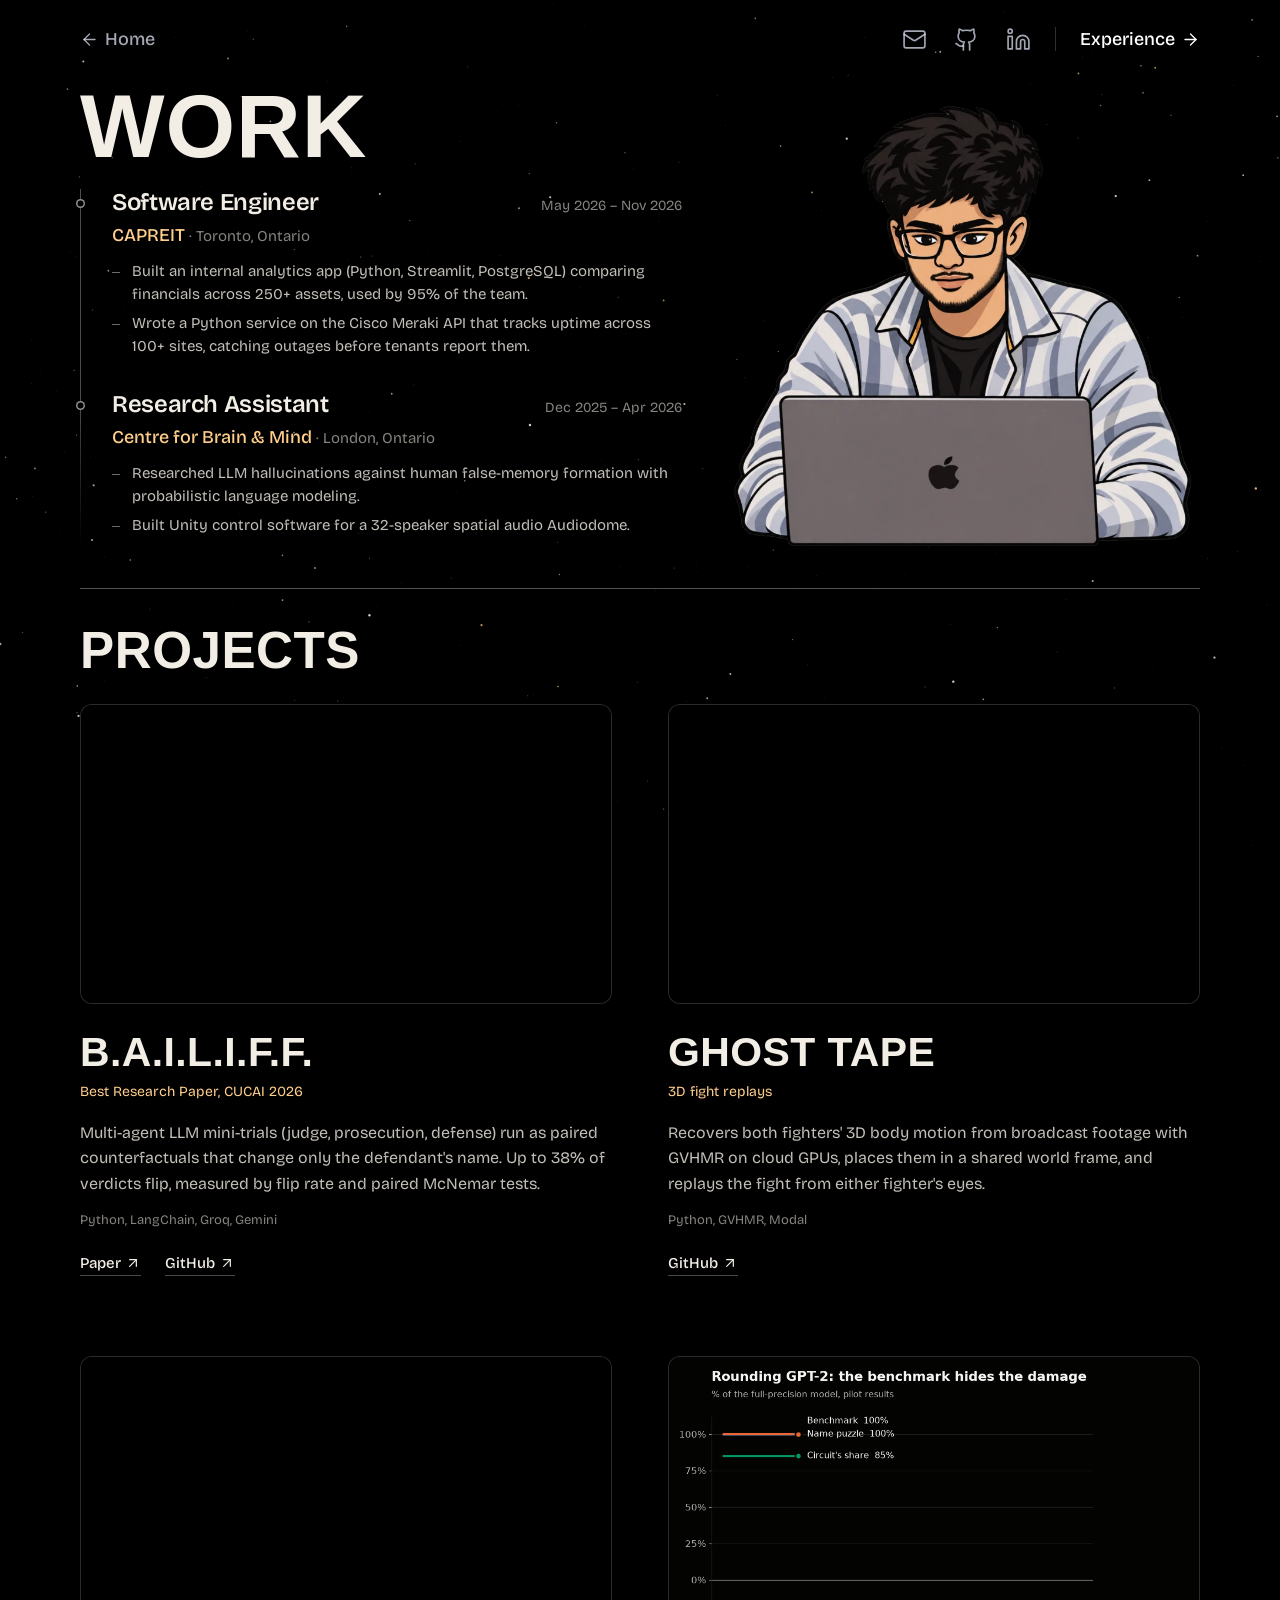
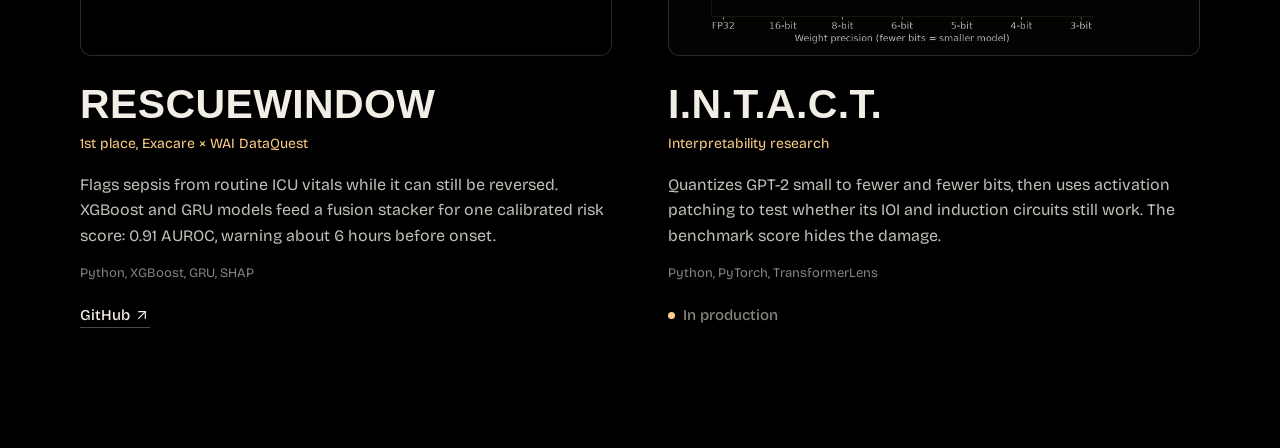
==== commit e4e18039: "Fix production animations, faster loading, bigger header" ====
--- a/Desktop/personal/experience.html
+++ b/Desktop/personal/experience.html
@@ -4,7 +4,9 @@
     <meta charset="utf-8" />
     <meta name="viewport" content="width=device-width, initial-scale=1, viewport-fit=cover" />
     <meta name="theme-color" content="#000000" />
-    <title>Work | Ronit Longia</title>
+    <title>Experience | Ronit Longia</title>
+    <link rel="icon" type="image/png" href="favicon.png" />
+    <link rel="apple-touch-icon" href="favicon.png" />
     <link rel="preconnect" href="https://fonts.googleapis.com" />
     <link rel="preconnect" href="https://fonts.gstatic.com" crossorigin />
     <link rel="stylesheet" href="https://fonts.googleapis.com/css2?family=Bricolage+Grotesque:opsz,wght@12..96,400..600&display=swap" />
@@ -51,7 +53,7 @@
         </a>
         <span class="divider" aria-hidden="true"></span>
         <a class="page-link" href="experience.html" aria-current="page">
-          Work
+          Experience
           <svg class="forward" viewBox="0 0 24 24" aria-hidden="true">
             <path d="M5 12h14" />
             <path d="m12 5 7 7-7 7" />
@@ -93,7 +95,7 @@
 
       <!-- the cartoon; moving the pointer over it paints a stroke that shows the real photo -->
       <div class="portrait" id="portrait" tabindex="0">
-        <img src="picture.png" alt="Cartoon of Ronit working on a laptop" />
+        <img src="picture.webp" alt="Cartoon of Ronit working on a laptop" />
         <canvas aria-hidden="true"></canvas>
       </div>
 
@@ -211,7 +213,7 @@
               <text x="20" y="166">same case, new name</text>
               <text class="flip-count" x="300" y="166" text-anchor="end">verdict flipped</text>
             </svg>
-            <video class="project-media" src="bailiff-verdict-flips.mp4" muted loop playsinline autoplay></video>
+            <video class="project-media" src="bailiff-verdict-flips.mp4" muted loop playsinline preload="none"></video>
           </div>
         </li>
 
@@ -237,7 +239,7 @@
                 <line class="strike" x1="146" y1="90" x2="174" y2="90" />
               </g>
             </svg>
-            <video class="project-media" src="ufc.mov" muted loop playsinline autoplay></video>
+            <video class="project-media" src="ufc.mov" muted loop playsinline preload="none"></video>
           </div>
         </li>
 
@@ -255,7 +257,7 @@
             </p>
           </div>
           <div class="project-visual" aria-hidden="true">
-            <video class="project-media" src="rescuewindow.mp4" muted loop playsinline autoplay></video>
+            <video class="project-media" src="rescuewindow.mp4" muted loop playsinline preload="none"></video>
           </div>
         </li>
 
@@ -279,11 +281,28 @@
               <text x="296" y="162" text-anchor="end">3-bit</text>
               <text class="bits" x="160" y="162" text-anchor="middle">fewer bits →</text>
             </svg>
-            <img class="project-media on-white" src="intact_animation.gif" alt="" />
+            <img class="project-media on-white" src="intact_animation.gif" alt="" loading="lazy" />
           </div>
         </li>
       </ul>
     </section>
+
+    <script>
+      // Project clips download and play only once they're on (or near) the screen, so the page
+      // doesn't fetch every video up front; off screen they pause.
+      (() => {
+        const seen = new IntersectionObserver(
+          (entries) => {
+            for (const { target, isIntersecting } of entries) {
+              if (isIntersecting) target.play().catch(() => {});
+              else target.pause();
+            }
+          },
+          { rootMargin: "200px" }
+        );
+        for (const video of document.querySelectorAll("video.project-media")) seen.observe(video);
+      })();
+    </script>
 
     <script>
       // Home: the page clears, leaving the stars; the home page opens up here and comes back down
@@ -325,7 +344,7 @@
         const mask = document.createElement("canvas");
         const m = mask.getContext("2d");
         const photo = new Image();
-        photo.src = "real-cutout.png";
+        photo.src = "real-cutout.webp";
 
         let size = 0;
         let trail = []; // { x, y, r, t, start }: r = brush radius, t = birth time (Infinity: never fades)
--- a/Desktop/personal/styles.css
+++ b/Desktop/personal/styles.css
@@ -32,7 +32,7 @@
 .scene {
   display: block;
   z-index: -2;
-  animation: scene-in 1.6s ease-out both;
+  animation: scene-in 0.7s ease-out both;
 }
 
 /* Darkens the top for text, softens the corners, and adds a little film grain. */
@@ -186,7 +186,7 @@
   display: flex;
   align-items: center;
   padding-top: 16px;
-  animation: scene-in 1.6s ease-out both;
+  animation: scene-in 0.7s ease-out both;
 }
 
 .links {
@@ -235,18 +235,18 @@
 .icon-link {
   display: grid;
   place-items: center;
-  width: 40px;
-  height: 40px;
+  width: 46px;
+  height: 46px;
 }
 
 .icon-link svg {
-  width: 20px;
-  height: 20px;
+  width: 25px;
+  height: 25px;
 }
 
 .divider {
   width: 1px;
-  height: 20px;
+  height: 24px;
   margin: 0 8px;
   background: rgba(226, 230, 248, 0.2);
 }
@@ -255,14 +255,15 @@
   display: inline-flex;
   align-items: center;
   gap: 6px;
-  height: 40px;
+  height: 46px;
   padding: 0 10px;
-  font-size: 15px;
+  font-size: 18px;
+  font-weight: 500;
 }
 
 .page-link svg {
-  width: 16px;
-  height: 16px;
+  width: 19px;
+  height: 19px;
   transition: transform 0.2s;
 }
 
@@ -278,10 +279,30 @@
 @media (max-width: 420px) {
   .links {
     gap: 0;
+    margin-right: -6px;
+  }
+
+  .back-link {
+    margin-left: -6px;
   }
 
   .icon-link {
-    width: 36px;
+    width: 34px;
+  }
+
+  .icon-link svg {
+    width: 21px;
+    height: 21px;
+  }
+
+  .page-link {
+    padding: 0 6px;
+    font-size: 15px;
+  }
+
+  .page-link svg {
+    width: 16px;
+    height: 16px;
   }
 
   .divider {
@@ -301,7 +322,7 @@
   line-height: 1.4;
   color: rgba(226, 230, 248, 0.75);
   text-shadow: var(--text-halo);
-  animation: scene-in 1.6s ease-out both;
+  animation: scene-in 0.7s ease-out both;
 }
 
 .contributions[hidden] {
@@ -333,7 +354,7 @@
 .intro {
   padding-top: 4px;
   padding-left: 32px;
-  animation: scene-in 1.6s ease-out both;
+  animation: scene-in 0.7s ease-out both;
 }
 
 .intro p {
@@ -369,7 +390,7 @@
 /* A page of text over the sky */
 .page {
   padding-top: 72px;
-  animation: scene-in 1.6s ease-out both;
+  animation: scene-in 0.7s ease-out both;
 }
 
 .page h1 {
@@ -408,8 +429,8 @@
 
 .exp {
   display: grid;
-  grid-template-columns: minmax(0, 1fr) minmax(0, 360px);
-  gap: 32px 64px;
+  grid-template-columns: minmax(0, 1fr) minmax(0, 470px);
+  gap: 32px 48px;
   align-items: center;
   padding-top: 20px; /* compact, so the first projects already show without scrolling */
 }
@@ -550,7 +571,7 @@
 .projects-wrap {
   padding-top: 0; /* shares the page text styles, not the page's top spacing */
   padding-bottom: 120px;
-  animation: scene-in 1.6s ease-out both;
+  animation: scene-in 0.7s ease-out both;
 }
 
 .projects-head {
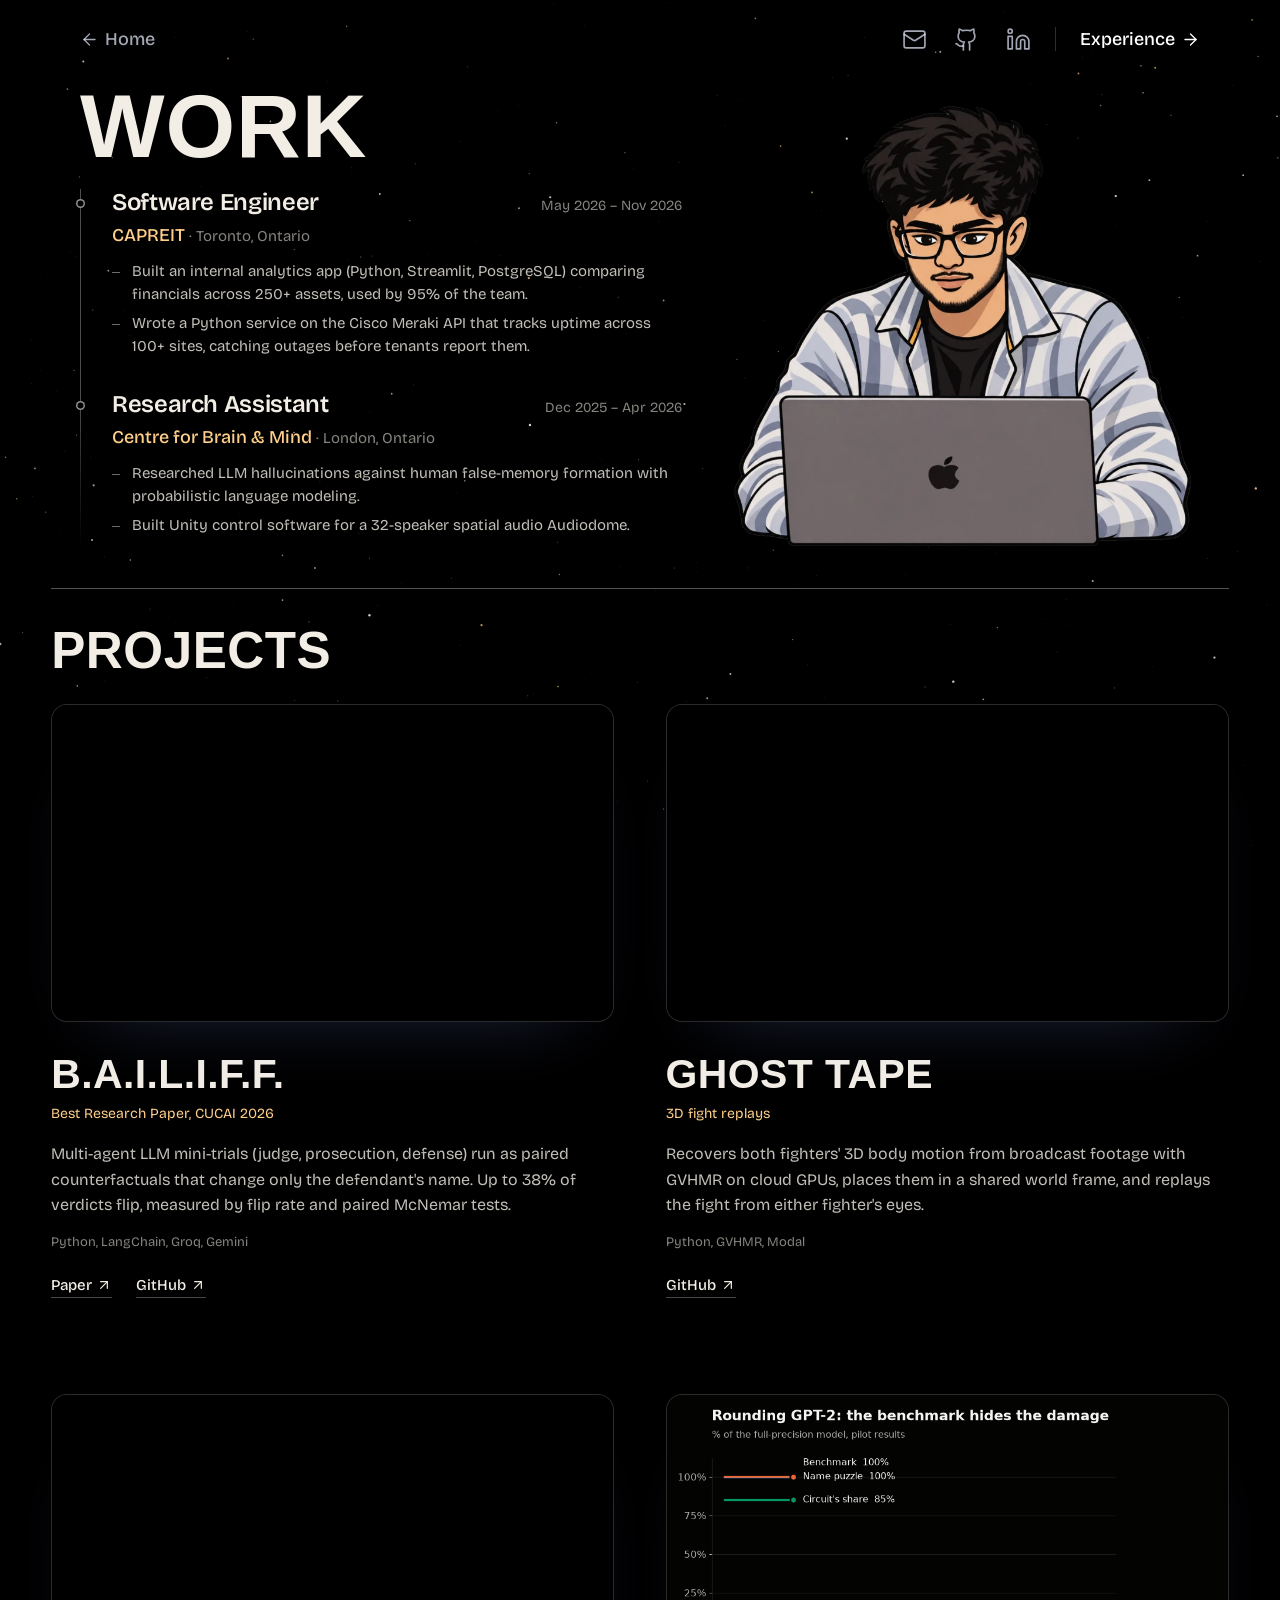
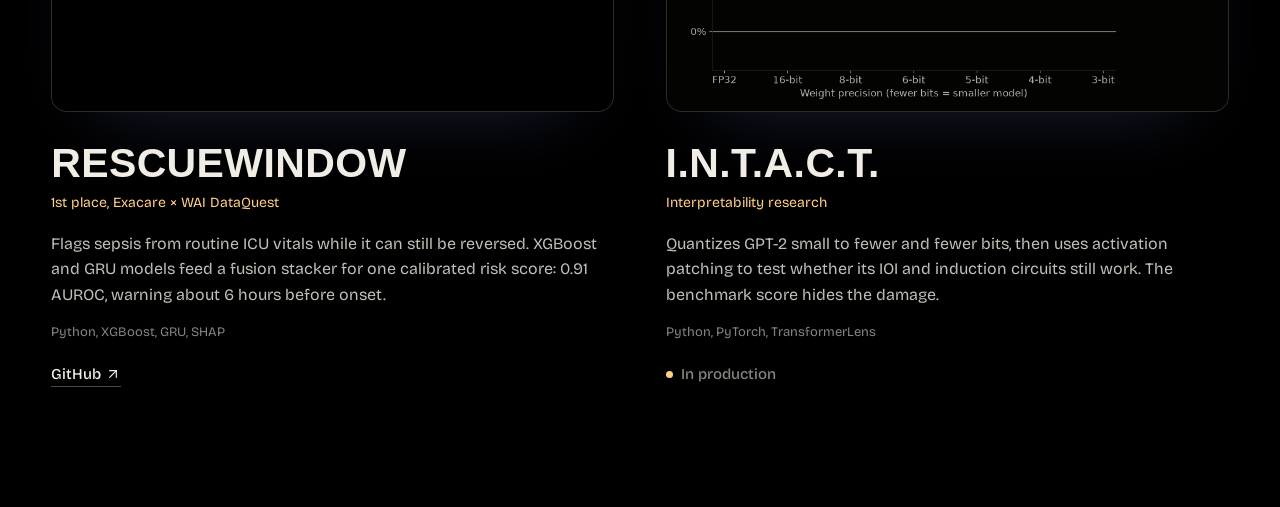
==== commit 8e0e62d3: "Chnage 1" ====
--- a/Desktop/personal/experience.html
+++ b/Desktop/personal/experience.html
@@ -101,13 +101,15 @@
 
     </main>
 
+    <!-- Clicking a clip opens the project's repo: a mouse-only duplicate of the GitHub link in the
+         text, so it's kept out of the tab order and hidden from screen readers. -->
     <!-- four projects in two columns. Each has a small animated diagram of what it does, covered
          by a clip of the real thing where one exists. -->
     <section class="page projects-wrap" aria-labelledby="projects-title">
-      <div class="column projects-head">
+      <div class="projects-head">
         <h2 class="section-title" id="projects-title">Projects</h2>
       </div>
-      <ul class="projects column">
+      <ul class="projects">
         <li class="project">
           <div class="project-text">
             <h3>B.A.I.L.I.F.F.</h3>
@@ -122,7 +124,7 @@
               <a href="https://github.com/Western-Artificial-Intelligence/ai-law-agents" target="_blank" rel="noopener">GitHub <svg viewBox="0 0 24 24" aria-hidden="true"><path d="M7 7h10v10" /><path d="M7 17 17 7" /></svg></a>
             </p>
           </div>
-          <div class="project-visual" aria-hidden="true">
+          <a class="project-visual" href="https://github.com/Western-Artificial-Intelligence/ai-law-agents" target="_blank" rel="noopener" tabindex="-1" aria-hidden="true">
             <svg class="project-art art-bailiff" viewBox="0 0 320 180">
               <g class="verdicts">
                 <rect x="20" y="22" width="16" height="16" rx="3" />
@@ -214,7 +216,7 @@
               <text class="flip-count" x="300" y="166" text-anchor="end">verdict flipped</text>
             </svg>
             <video class="project-media" src="bailiff-verdict-flips.mp4" muted loop playsinline preload="none"></video>
-          </div>
+          </a>
         </li>
 
         <li class="project">
@@ -230,7 +232,7 @@
               <a href="https://github.com/ronit567/UFC_Siloutte" target="_blank" rel="noopener">GitHub <svg viewBox="0 0 24 24" aria-hidden="true"><path d="M7 7h10v10" /><path d="M7 17 17 7" /></svg></a>
             </p>
           </div>
-          <div class="project-visual" aria-hidden="true">
+          <a class="project-visual" href="https://github.com/ronit567/UFC_Siloutte" target="_blank" rel="noopener" tabindex="-1" aria-hidden="true">
             <svg class="project-art art-ghost" viewBox="0 0 320 180">
               <polygon class="cage" points="128,22 192,22 237,67 237,113 192,158 128,158 83,113 83,67" />
               <g class="fighters">
@@ -240,7 +242,7 @@
               </g>
             </svg>
             <video class="project-media" src="ufc.mov" muted loop playsinline preload="none"></video>
-          </div>
+          </a>
         </li>
 
         <li class="project">
@@ -256,9 +258,9 @@
               <a href="https://github.com/lblommesteyn/dataquest2026" target="_blank" rel="noopener">GitHub <svg viewBox="0 0 24 24" aria-hidden="true"><path d="M7 7h10v10" /><path d="M7 17 17 7" /></svg></a>
             </p>
           </div>
-          <div class="project-visual" aria-hidden="true">
+          <a class="project-visual" href="https://github.com/lblommesteyn/dataquest2026" target="_blank" rel="noopener" tabindex="-1" aria-hidden="true">
             <video class="project-media" src="rescuewindow.mp4" muted loop playsinline preload="none"></video>
-          </div>
+          </a>
         </li>
 
         <li class="project">
@@ -302,6 +304,28 @@
         );
         for (const video of document.querySelectorAll("video.project-media")) seen.observe(video);
       })();
+    </script>
+
+    <script>
+      // Project clips lean towards the pointer, with a soft sheen where it is (styles.css reads
+      // --rx / --ry / --gx / --gy). Mouse only, and not with reduced motion.
+      if (window.matchMedia("(hover: hover) and (prefers-reduced-motion: no-preference)").matches) {
+        for (const visual of document.querySelectorAll(".project-visual")) {
+          visual.addEventListener("pointermove", (e) => {
+            const box = visual.getBoundingClientRect();
+            const x = (e.clientX - box.left) / box.width;
+            const y = (e.clientY - box.top) / box.height;
+            visual.style.setProperty("--ry", `${(x - 0.5) * 8}deg`);
+            visual.style.setProperty("--rx", `${(0.5 - y) * 8}deg`);
+            visual.style.setProperty("--gx", `${x * 100}%`);
+            visual.style.setProperty("--gy", `${y * 100}%`);
+          });
+          visual.addEventListener("pointerleave", () => {
+            visual.style.removeProperty("--rx");
+            visual.style.removeProperty("--ry");
+          });
+        }
+      }
     </script>
 
     <script>
--- a/Desktop/personal/styles.css
+++ b/Desktop/personal/styles.css
@@ -566,15 +566,19 @@
   }
 }
 
-/* ---- Projects: two columns of cards, the clip on top and the write-up under it ---- */
+/* ---- Projects: two columns of cards, the clip on top and the write-up under it. Wider than
+   the page's column: the section runs nearly edge to edge, so the clips are big ---- */
 
 .projects-wrap {
+  --wide: min(1840px, 100% - 2 * clamp(24px, 4vw, 72px));
   padding-top: 0; /* shares the page text styles, not the page's top spacing */
   padding-bottom: 120px;
   animation: scene-in 0.7s ease-out both;
 }
 
 .projects-head {
+  width: var(--wide);
+  margin-inline: auto;
   margin-top: 36px; /* space above the line; margin + padding = 72px keeps the heading in place */
   border-top: 1px solid rgba(242, 238, 230, 0.35);
   padding-top: 36px;
@@ -584,8 +588,9 @@
   --line: 1px solid rgba(242, 238, 230, 0.14);
   display: grid;
   grid-template-columns: repeat(2, minmax(0, 1fr));
-  gap: 80px 56px;
-  margin-block: 0;
+  gap: 96px clamp(32px, 4vw, 72px);
+  width: var(--wide);
+  margin: 0 auto;
   padding: 0;
   list-style: none;
 }
@@ -597,7 +602,7 @@
 
 .project-visual {
   order: -1; /* the clip leads; the text stays first in the markup for screen readers */
-  margin-bottom: 28px;
+  margin-bottom: 32px;
 }
 
 .project h3 {
@@ -687,12 +692,43 @@
 
 /* the picture: a diagram, covered by the real clip where there is one */
 .project-visual {
+  display: block; /* a link where the project has a repo, a div where it doesn't */
   position: relative;
   aspect-ratio: 16 / 9;
   border: var(--line);
-  border-radius: 12px;
+  border-radius: 16px;
   overflow: hidden;
   background: #0b0b0c;
+  /* floating in space: starlight pools underneath, and the clip leans towards the pointer
+     (the page's script sets --rx and --ry) */
+  box-shadow: 0 36px 70px -48px rgba(128, 150, 255, 0.28);
+  transform: perspective(1400px) rotateX(var(--rx, 0deg)) rotateY(var(--ry, 0deg)) scale(var(--lift, 1));
+  transition:
+    transform 0.6s cubic-bezier(0.2, 0.8, 0.2, 1),
+    box-shadow 0.4s,
+    border-color 0.4s;
+}
+
+.project-visual:hover {
+  --lift: 1.02;
+  border-color: rgba(242, 238, 230, 0.4);
+  box-shadow: 0 44px 84px -46px rgba(128, 150, 255, 0.45);
+  transition-duration: 0.18s, 0.4s, 0.4s; /* quick while it follows the pointer, slow to settle back */
+}
+
+/* a sheen where the pointer is */
+.project-visual::after {
+  content: "";
+  position: absolute;
+  inset: 0;
+  background: radial-gradient(circle at var(--gx, 50%) var(--gy, 50%), rgba(255, 255, 255, 0.14), transparent 45%);
+  opacity: 0;
+  transition: opacity 0.4s;
+  pointer-events: none;
+}
+
+.project-visual:hover::after {
+  opacity: 1;
 }
 
 /* a chart drawn on white, flipped to sit dark like the others (hue-rotate keeps its colours) */
@@ -838,6 +874,10 @@
 }
 
 @media (prefers-reduced-motion: reduce) {
+  .project-visual {
+    transition: none;
+  }
+
   .project-art * {
     animation: none !important;
     stroke-dashoffset: 0 !important;
